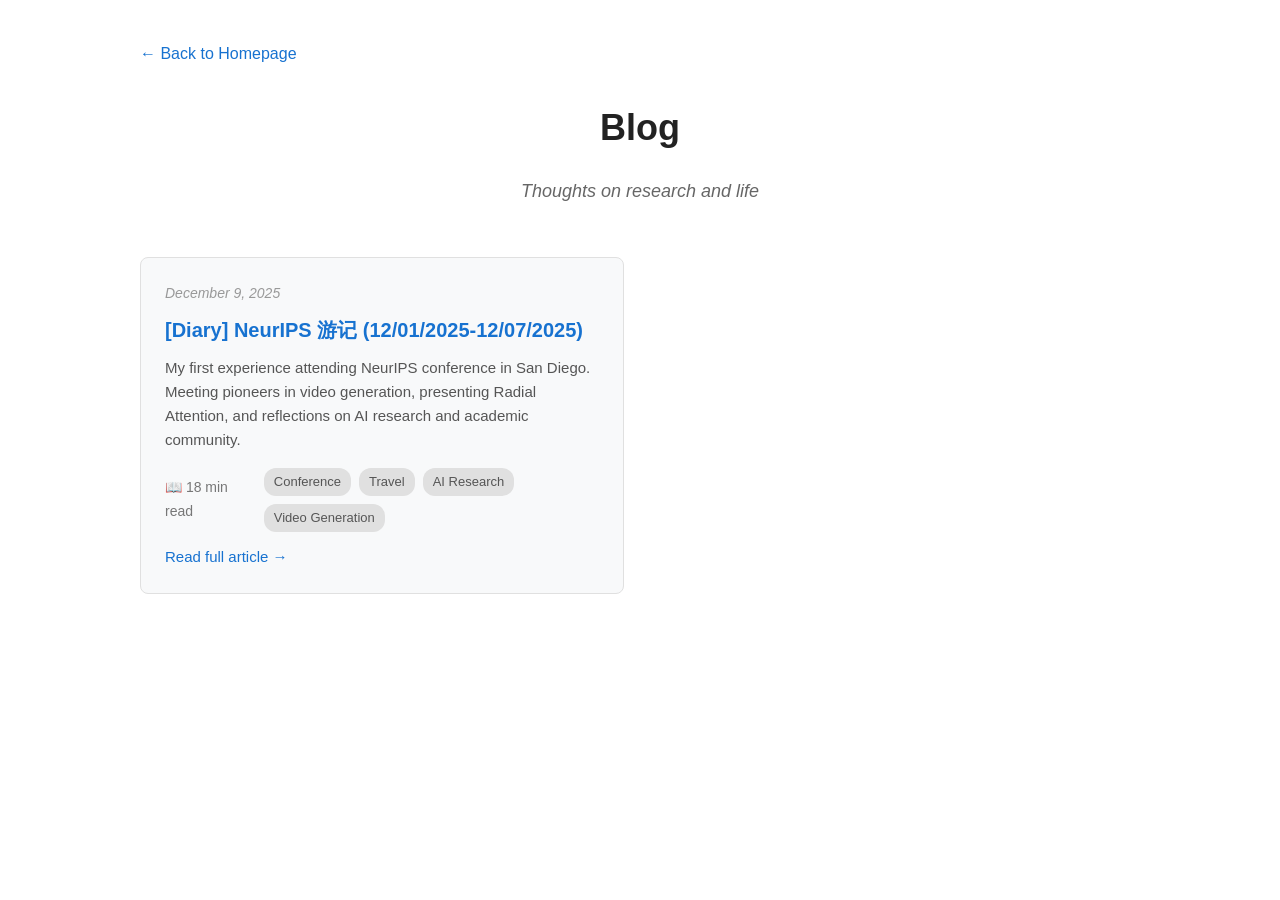
==== blog/index.html @ c32346a8 "major(202512): blog section construction complete" ====
<!doctype html>
<html>
<head>
    <!-- Global Site Tag (gtag.js) - Google Analytics -->
    <script async src="https://www.googletagmanager.com/gtag/js?id=UA-106869316-1"></script>
    <script>
      window.dataLayer = window.dataLayer || [];
      function gtag(){dataLayer.push(arguments)};
      gtag('js', new Date());
      gtag('config', 'UA-106869316-1');
    </script>

    <meta charset="utf-8">
    <meta http-equiv="X-UA-Compatible" content="chrome=1">
    <title>Blog - Xingyang Li</title>

    <link rel="icon" type="image/png" href="../images/ACMClass.png">
    <link rel="stylesheet" href="../stylesheets/blog.css">
    <meta name="viewport" content="width=device-width, initial-scale=1">
</head>

<body class="blog-page">
    <div class="blog-container">
        <!-- Navigation -->
        <div class="blog-nav">
            <a href="../index.html">← Back to Homepage</a>
        </div>

        <!-- Header -->
        <div class="blog-header">
            <h1>Blog</h1>
            <p class="tagline">Thoughts on research and life</p>
        </div>

        <!-- Blog Posts Grid -->
        <div class="blog-grid" id="blog-posts">
            <!-- Blog posts will be dynamically loaded here -->
        </div>
    </div>

    <!-- Blog Metadata and Rendering Script -->
    <script>
        // Blog posts metadata - Add new posts here
        const blogPosts = [
            {
                id: 'neurips2025',
                title: '[Diary] NeurIPS 游记 (12/01/2025-12/07/2025)',
                date: '2025-12-09',
                excerpt: 'My first experience attending NeurIPS conference in San Diego. Meeting pioneers in video generation, presenting Radial Attention, and reflections on AI research and academic community.',
                tags: ['Conference', 'Travel', 'AI Research', 'Video Generation'],
                file: 'source/neurips2025.md',
                language: 'zh'
            }
            // Add more blog posts here in the future
        ];

        // Calculate reading time from word count
        function calculateReadingTime(text) {
            // Count English words
            const englishWords = text.match(/[a-zA-Z]+/g) || [];
            // Count Chinese characters
            const chineseChars = text.match(/[\u4e00-\u9fa5]/g) || [];

            // Average reading speed: 200 English words/min, 300 Chinese chars/min
            const englishTime = englishWords.length / 200;
            const chineseTime = chineseChars.length / 300;

            const totalMinutes = Math.ceil(englishTime + chineseTime);
            return totalMinutes;
        }

        // Fetch markdown file and calculate reading time
        async function getReadingTime(filename) {
            try {
                const response = await fetch(filename);
                const text = await response.text();
                return calculateReadingTime(text);
            } catch (error) {
                console.error('Error fetching file:', error);
                return 5; // Default fallback
            }
        }

        // Format date
        function formatDate(dateString) {
            const date = new Date(dateString);
            const options = { year: 'numeric', month: 'long', day: 'numeric' };
            return date.toLocaleDateString('en-US', options);
        }

        // Render blog posts
        async function renderBlogPosts() {
            const container = document.getElementById('blog-posts');

            // Sort posts by date (newest first)
            const sortedPosts = blogPosts.sort((a, b) => new Date(b.date) - new Date(a.date));

            for (const post of sortedPosts) {
                // Calculate reading time
                const readingTime = await getReadingTime(post.file);

                // Create card element
                const card = document.createElement('a');
                card.className = 'blog-card';
                card.href = `${post.id}.html`;

                // Build card HTML
                card.innerHTML = `
                    <div class="date">${formatDate(post.date)}</div>
                    <div class="title">${post.title}</div>
                    <div class="excerpt">${post.excerpt}</div>
                    <div class="metadata">
                        <span class="read-time">📖 ${readingTime} min read</span>
                        <div class="tags">
                            ${post.tags.map(tag => `<span class="tag">${tag}</span>`).join('')}
                        </div>
                    </div>
                    <div class="read-more">Read full article →</div>
                `;

                container.appendChild(card);
            }
        }

        // Initialize on page load
        document.addEventListener('DOMContentLoaded', renderBlogPosts);
    </script>
</body>
</html>
---- stylesheets/blog.css ----
/* Blog Section Styles - Matching guangxuanx.com/blog style */

/* Global Blog Styles */
body.blog-page {
    font-family: -apple-system, BlinkMacSystemFont, "Segoe UI", "PingFang SC", "Hiragino Sans GB", "Microsoft YaHei", "Helvetica Neue", Arial, sans-serif;
    line-height: 1.7;
    color: #333;
    background-color: #fff;
    margin: 0;
    padding: 0;
    scroll-behavior: smooth;
}

/* Blog Listing Page Styles */
.blog-container {
    max-width: 1000px;
    margin: 0 auto;
    padding: 40px 20px;
}

.blog-header {
    text-align: center;
    margin-bottom: 50px;
}

.blog-header h1 {
    font-size: 36px;
    font-weight: 700;
    margin-bottom: 10px;
    color: #222;
}

.blog-header .tagline {
    font-size: 18px;
    color: #666;
    font-style: italic;
}

.blog-nav {
    margin-bottom: 30px;
}

.blog-nav a {
    color: #1772d0;
    text-decoration: none;
    font-size: 16px;
    transition: color 0.2s ease;
}

.blog-nav a:hover {
    color: #f09228;
}

/* Blog Post Grid */
.blog-grid {
    display: grid;
    grid-template-columns: repeat(auto-fill, minmax(320px, 1fr));
    gap: 2rem;
    margin-top: 30px;
}

/* Blog Post Card */
.blog-card {
    background-color: #f8f9fa;
    border: 1px solid #e0e0e0;
    border-radius: 8px;
    padding: 24px;
    transition: all 0.2s ease;
    cursor: pointer;
    text-decoration: none;
    display: block;
}

.blog-card:hover {
    background-color: #f0f1f2;
    border-color: #1772d0;
    box-shadow: 0 2px 8px rgba(0, 0, 0, 0.1);
    transform: translateY(-2px);
}

.blog-card .date {
    font-size: 14px;
    color: #999;
    font-style: italic;
    margin-bottom: 10px;
}

.blog-card .title {
    font-size: 20px;
    font-weight: 700;
    color: #1772d0;
    margin-bottom: 12px;
    line-height: 1.4;
}

.blog-card .excerpt {
    font-size: 15px;
    color: #555;
    margin-bottom: 16px;
    line-height: 1.6;
}

.blog-card .metadata {
    display: flex;
    align-items: center;
    gap: 15px;
    margin-bottom: 12px;
    font-size: 14px;
    color: #777;
}

.blog-card .read-time {
    display: flex;
    align-items: center;
    gap: 5px;
}

.blog-card .tags {
    display: flex;
    gap: 8px;
    flex-wrap: wrap;
}

.blog-card .tag {
    background-color: #e0e0e0;
    padding: 3px 10px;
    border-radius: 12px;
    font-size: 13px;
    color: #555;
}

.blog-card .read-more {
    color: #1772d0;
    font-size: 15px;
    font-weight: 500;
    transition: color 0.2s ease;
}

.blog-card:hover .read-more {
    color: #f09228;
}

/* Blog Post Page Styles */
.post-container {
    max-width: 900px;
    margin: 0 auto;
    padding: 40px 20px;
}

.post-header {
    text-align: center;
    margin-bottom: 50px;
    padding-bottom: 30px;
    border-bottom: 1px solid #e0e0e0;
}

.post-header h1 {
    font-size: 38px;
    font-weight: 700;
    margin-bottom: 20px;
    color: #222;
    line-height: 1.3;
}

.post-meta {
    font-size: 15px;
    color: #666;
    display: flex;
    justify-content: center;
    gap: 20px;
    flex-wrap: wrap;
}

.post-meta .author {
    font-weight: 500;
}

/* Article Content */
.post-content {
    font-size: 18px;
    line-height: 1.8;
    color: #333;
}

.post-content h2 {
    font-size: 28px;
    font-weight: 700;
    margin-top: 40px;
    margin-bottom: 20px;
    color: #222;
}

.post-content h3 {
    font-size: 22px;
    font-weight: 700;
    margin-top: 30px;
    margin-bottom: 15px;
    color: #333;
}

.post-content p {
    margin-bottom: 20px;
}

.post-content a {
    color: #1772d0;
    text-decoration: none;
    border-bottom: 1px solid transparent;
    transition: border-color 0.2s ease;
}

.post-content a:hover {
    border-bottom-color: #1772d0;
}

.post-content ul, .post-content ol {
    margin-bottom: 20px;
    padding-left: 30px;
}

.post-content li {
    margin-bottom: 8px;
}

.post-content blockquote {
    border-left: 4px solid #1772d0;
    padding-left: 20px;
    margin: 25px 0;
    font-style: italic;
    color: #555;
    background-color: #f8f9fa;
    padding: 15px 20px;
}

/* Code Blocks */
.post-content pre {
    background-color: #f6f8fa;
    border: 1px solid #e1e4e8;
    border-radius: 6px;
    padding: 16px;
    overflow-x: auto;
    margin-bottom: 20px;
}

.post-content code {
    font-family: 'Courier New', Courier, monospace;
    font-size: 14px;
    background-color: #f6f8fa;
    padding: 2px 6px;
    border-radius: 3px;
}

.post-content pre code {
    background-color: transparent;
    padding: 0;
    font-size: 14px;
}

/* Math Rendering */
.katex-display {
    margin: 25px 0;
    overflow-x: auto;
    overflow-y: hidden;
}

.katex {
    font-size: 1.1em;
}

/* Images and Figures */
.post-content img {
    max-width: 100%;
    height: auto;
    display: block;
    margin: 25px auto;
    border-radius: 4px;
}

.figure-container {
    margin: 2.5em 0;
    border: 1px solid #ddd;
    border-radius: 8px;
    padding: 15px;
    background-color: #fafafa;
    box-shadow: 0 2px 4px rgba(0, 0, 0, 0.05);
}

.figure-container iframe {
    width: 100%;
    border: none;
    border-radius: 4px;
}

.figure-caption {
    text-align: center;
    font-style: italic;
    color: #666;
    font-size: 15px;
    margin-top: 10px;
}

/* Image Gallery Support */
.img-row {
    display: flex;
    gap: 10px;
    align-items: center;
    margin: 25px 0;
}

.img-row img {
    margin: 0;
    flex: 1;
}

/* Table of Contents */
.toc-container {
    position: sticky;
    top: 20px;
    background-color: #f8f9fa;
    border: 1px solid #e0e0e0;
    border-radius: 8px;
    padding: 20px;
    margin-bottom: 30px;
}

.toc-container h3 {
    margin-top: 0;
    font-size: 18px;
    font-weight: 700;
    color: #222;
}

.toc-container ul {
    list-style: none;
    padding-left: 0;
    margin: 0;
}

.toc-container li {
    margin-bottom: 8px;
}

.toc-container a {
    color: #555;
    text-decoration: none;
    font-size: 15px;
    transition: color 0.2s ease;
}

.toc-container a:hover {
    color: #1772d0;
}

.toc-container .toc-h3 {
    padding-left: 15px;
    font-size: 14px;
}

/* References */
.references {
    margin-top: 50px;
    padding-top: 30px;
    border-top: 1px solid #e0e0e0;
}

.references h2 {
    font-size: 24px;
    margin-bottom: 20px;
}

.references ol {
    font-size: 15px;
    line-height: 1.6;
}

/* BibTeX Citation */
.bibtex {
    background-color: #f6f8fa;
    border: 1px solid #e1e4e8;
    border-radius: 6px;
    padding: 16px;
    margin-top: 30px;
    overflow-x: auto;
}

.bibtex pre {
    margin: 0;
    background: transparent;
    border: none;
    padding: 0;
    font-size: 13px;
}

/* Responsive Design */
@media (max-width: 768px) {
    .blog-header h1 {
        font-size: 28px;
    }

    .blog-grid {
        grid-template-columns: 1fr;
        gap: 1.5rem;
    }

    .post-header h1 {
        font-size: 28px;
    }

    .post-content {
        font-size: 16px;
    }

    .post-content h2 {
        font-size: 24px;
    }

    .post-content h3 {
        font-size: 20px;
    }

    .img-row {
        flex-direction: column;
    }

    .toc-container {
        position: relative;
        top: 0;
    }

    .figure-container iframe {
        height: 300px !important;
    }
}

@media (min-width: 769px) {
    .figure-container iframe {
        height: 500px;
    }
}

/* Utility Classes */
.text-center {
    text-align: center;
}

.mt-4 {
    margin-top: 40px;
}

.mb-4 {
    margin-bottom: 40px;
}
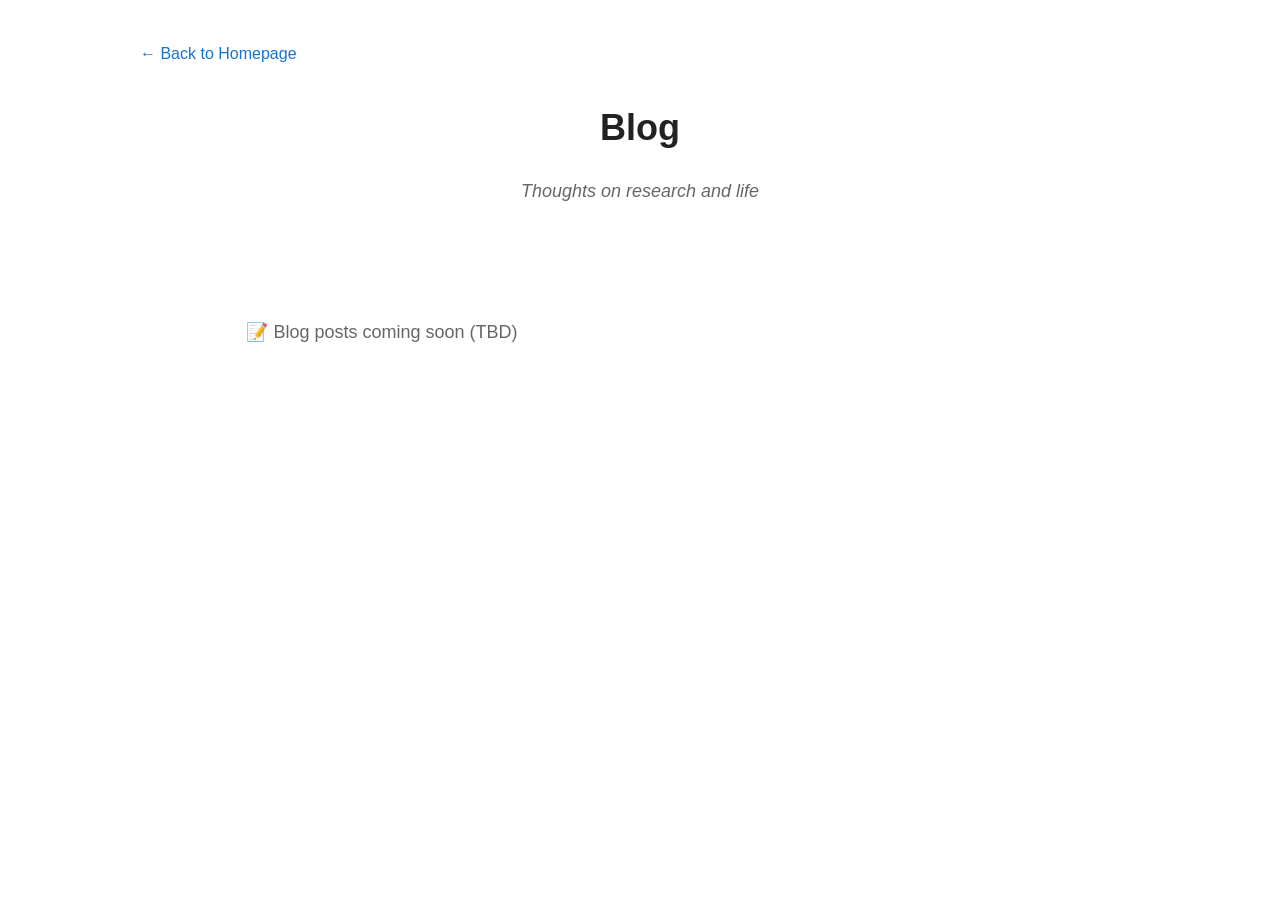
==== commit 4502406d: "the best way is not including anything" ====
--- a/blog/index.html
+++ b/blog/index.html
@@ -42,15 +42,7 @@
     <script>
         // Blog posts metadata - Add new posts here
         const blogPosts = [
-            {
-                id: 'neurips2025',
-                title: '[Diary] NeurIPS 游记 (12/01/2025-12/07/2025)',
-                date: '2025-12-09',
-                excerpt: 'My first experience attending NeurIPS conference in San Diego. Meeting pioneers in video generation, presenting Radial Attention, and reflections on AI research and academic community.',
-                tags: ['Conference', 'Travel', 'AI Research', 'Video Generation'],
-                file: 'source/neurips2025.md',
-                language: 'zh'
-            }
+            // TBD: Blog posts coming soon
             // Add more blog posts here in the future
         ];
 
@@ -92,6 +84,12 @@
         async function renderBlogPosts() {
             const container = document.getElementById('blog-posts');
 
+            // Check if there are any posts
+            if (blogPosts.length === 0) {
+                container.innerHTML = '<div style="text-align: center; padding: 60px 20px; color: #666; font-size: 18px;">📝 Blog posts coming soon (TBD)</div>';
+                return;
+            }
+
             // Sort posts by date (newest first)
             const sortedPosts = blogPosts.sort((a, b) => new Date(b.date) - new Date(a.date));
 
